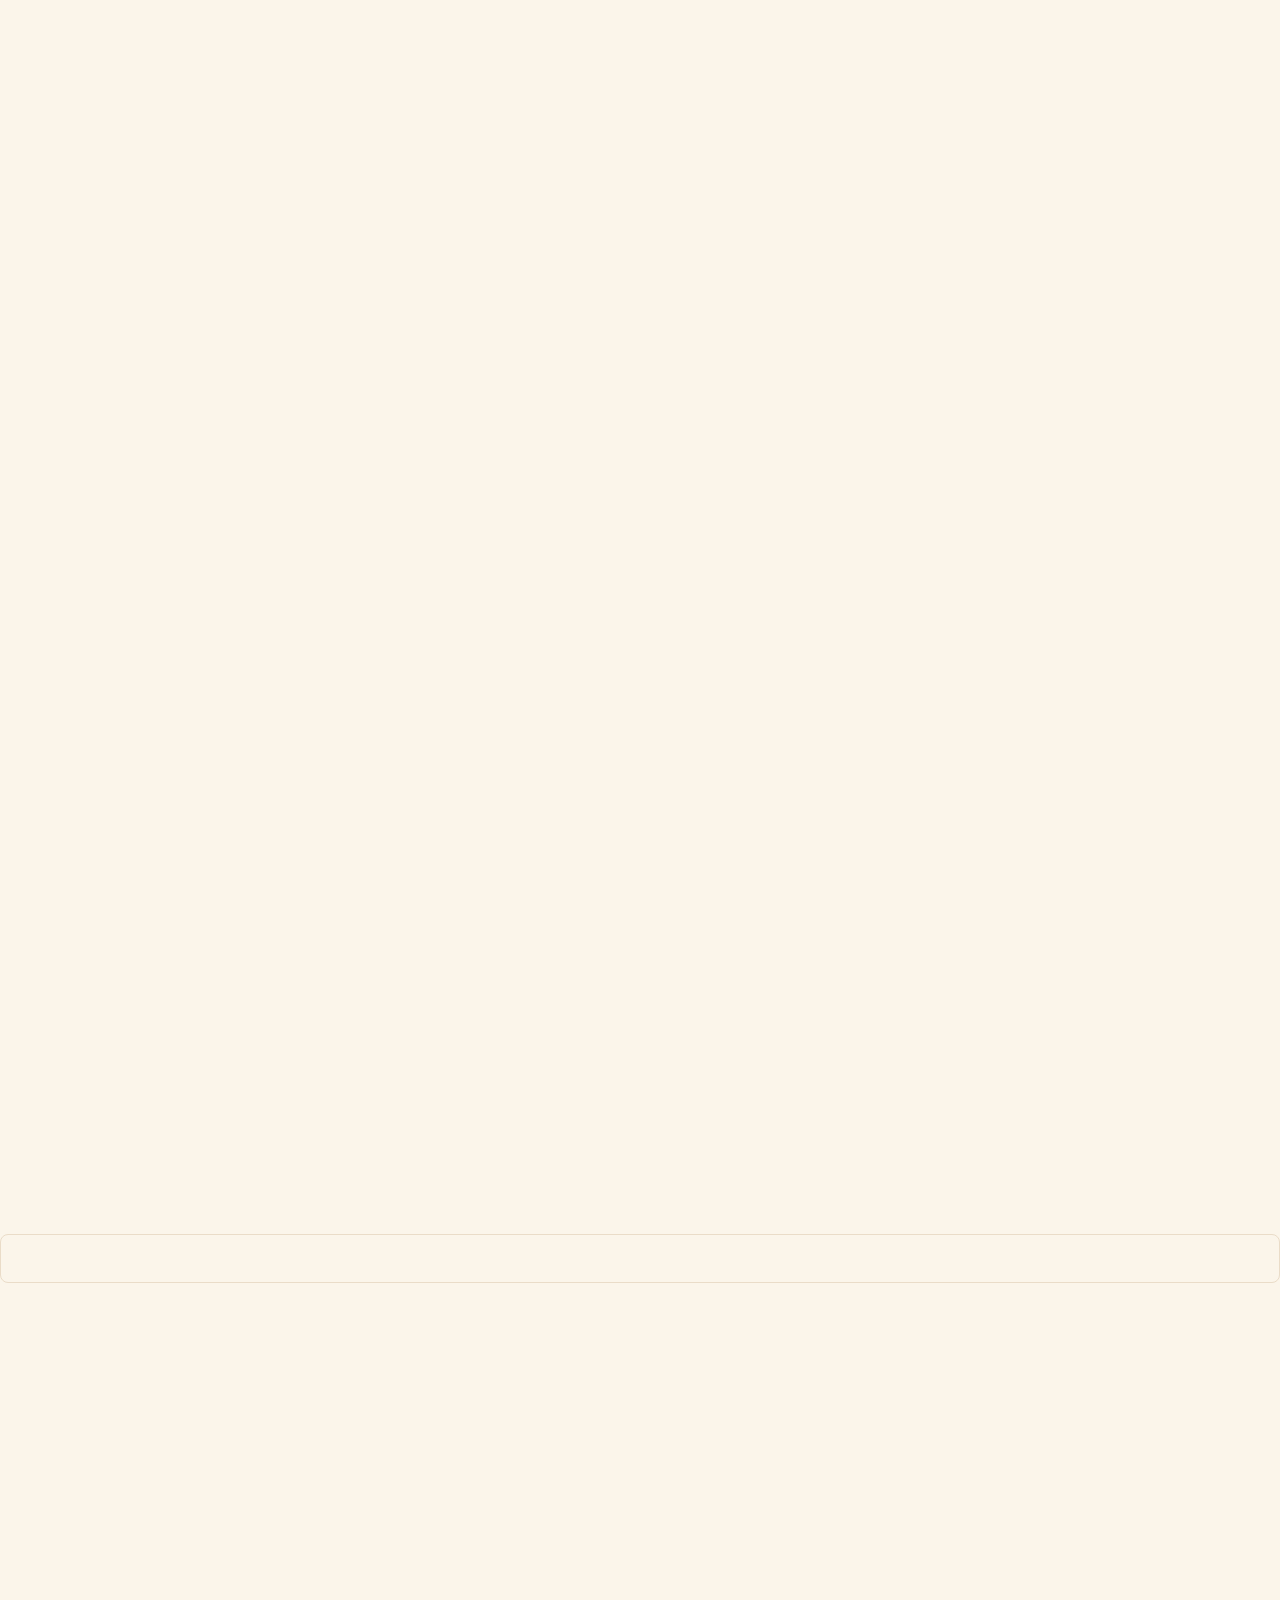
==== public/index.html @ 9fc5b847 "Publish only the public/ folder on Cloudflare Pages Pages was serving every file in the repo (AGENTS" ====
<!DOCTYPE html>
<html lang="ar" dir="rtl">
<head>
  <meta charset="UTF-8">
  <meta name="viewport" content="width=device-width, initial-scale=1.0">
  <title>أهلاً</title>
  <!-- احتياطي لو الجافاسكريبت مقفول -->
  <meta http-equiv="refresh" content="4; url=sanbola.html">
  <style>
    body {
      margin: 0;
      min-height: 100vh;
      display: flex;
      align-items: center;
      justify-content: center;
      font-family: "Segoe UI", Tahoma, Arial, sans-serif;
      background: #fdf6ec;
      color: #333;
    }
    h1 {
      font-size: 3rem;
      font-weight: 600;
      /* يختفي بعد ثانيتين */
      animation: vanish 0.9s ease-in 2s forwards;
    }

    @keyframes vanish {
      to {
        opacity: 0;
        filter: blur(12px);
        transform: scale(1.15);
        letter-spacing: 0.15em;
      }
    }

    @media (prefers-reduced-motion: reduce) {
      @keyframes vanish {
        to { opacity: 0; }
      }
    }
  </style>
</head>
<body>
  <h1>أهلاً من عبدالرحمن</h1>
  <script>
    // بعد ما التأثير يخلص نروح لصفحة المخبز
    document.querySelector('h1').addEventListener('animationend', function () {
      location.replace('sanbola.html');
    });
  </script>
</body>
</html>
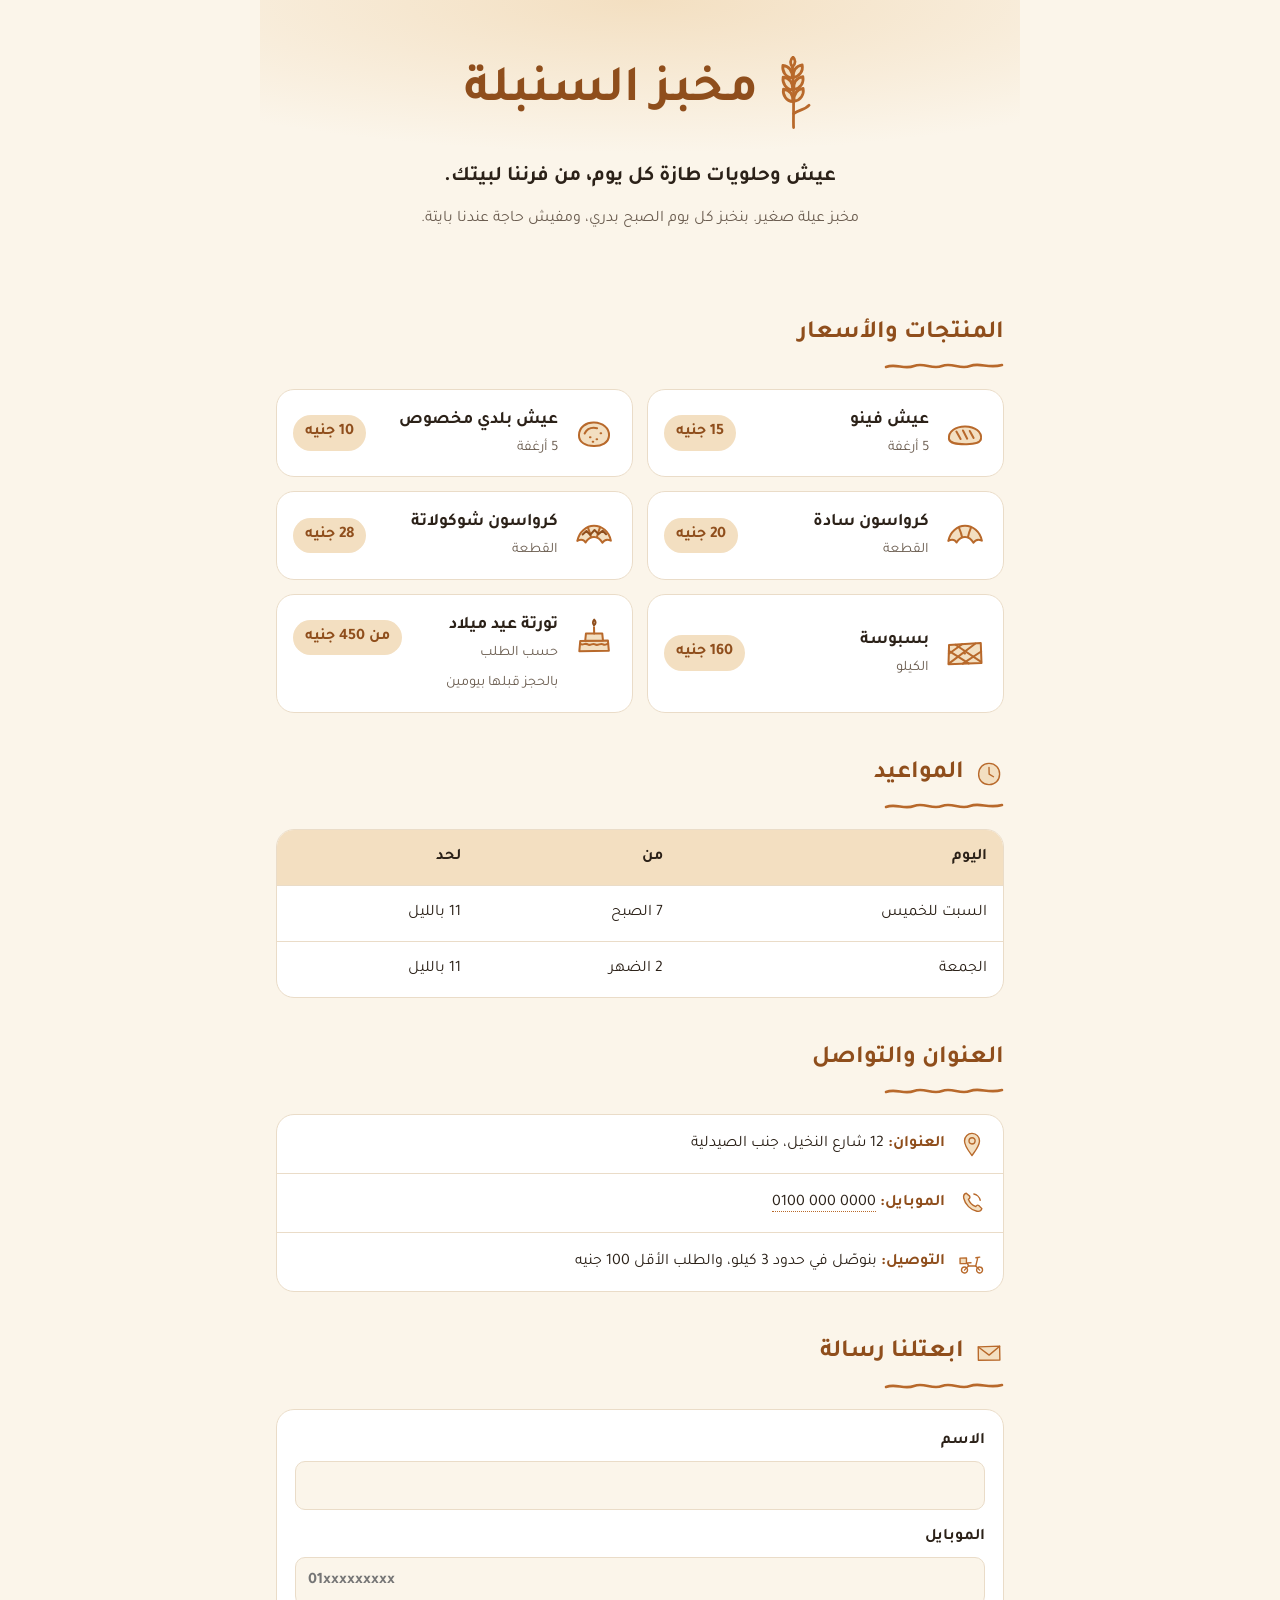
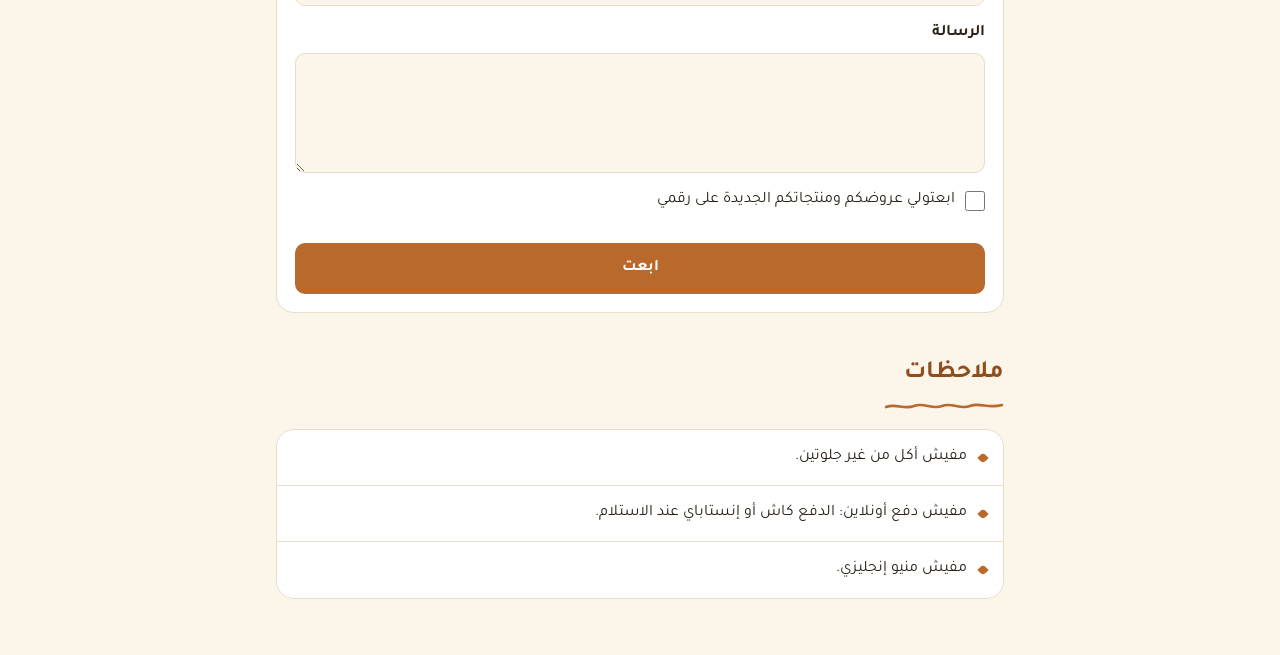
==== commit 00b5f38e: "Redesign the page: intro animation, hand-drawn icons, scroll reveals - The welcome page is gone; the" ====
--- a/public/index.html
+++ b/public/index.html
@@ -3,49 +3,630 @@
 <head>
   <meta charset="UTF-8">
   <meta name="viewport" content="width=device-width, initial-scale=1.0">
-  <title>أهلاً</title>
-  <!-- احتياطي لو الجافاسكريبت مقفول -->
-  <meta http-equiv="refresh" content="4; url=sanbola.html">
+  <title>مخبز السنبلة</title>
+  <meta name="description" content="عيش وحلويات طازة كل يوم، من فرننا لبيتك.">
+  <!-- الحركات بتشتغل بس لما الجافاسكريبت شغال؛ من غيره كل حاجة بتظهر عادي -->
+  <script>document.documentElement.classList.add('js');</script>
+  <link rel="preconnect" href="https://fonts.googleapis.com">
+  <link rel="preconnect" href="https://fonts.gstatic.com" crossorigin>
+  <link rel="stylesheet" href="https://fonts.googleapis.com/css2?family=Tajawal:wght@400;700&display=swap">
+  <link rel="stylesheet" href="brand.css">
   <style>
+    * { box-sizing: border-box; }
+
     body {
       margin: 0;
-      min-height: 100vh;
+      background: var(--brand-bg);
+      color: var(--brand-ink);
+      font-family: var(--brand-font);
+      line-height: 1.7;
+    }
+
+    .wrap {
+      max-width: 760px;
+      margin: 0 auto;
+      padding: 0 16px 56px;
+    }
+
+    /* الأيقونات المرسومة بالإيد: الرسم نفسه في الـ sprite تحت أول الـ body.
+       الخط والتعبئة بيتورثوا لجوه <use>، فالحركة بتتعمل على الـ svg نفسه. */
+    .icon {
+      width: 44px;
+      height: 44px;
+      flex-shrink: 0;
+      fill: none;
+      stroke: var(--brand-accent);
+      stroke-width: 2.2;
+      stroke-linecap: round;
+      stroke-linejoin: round;
+      stroke-dasharray: 1;
+      stroke-dashoffset: 0;
+      overflow: visible;
+    }
+    .icon-sm { width: 30px; height: 30px; }
+
+    @keyframes draw {
+      0% { stroke-dashoffset: 1; fill-opacity: 0; }
+      60% { fill-opacity: 0; }
+      100% { stroke-dashoffset: 0; fill-opacity: 1; }
+    }
+
+    /* أول الصفحة: اسم المحل بيظهر من اليمين للشمال واللوجو بيترسم */
+    .hero {
+      text-align: center;
+      padding: 56px 0 40px;
+      background: radial-gradient(120% 80% at 50% 0%, var(--brand-soft) 0%, transparent 70%);
+      margin: 0 -16px;
+      padding-inline: 16px;
+    }
+    .brand {
+      display: inline-flex;
+      align-items: center;
+      gap: 12px;
+    }
+    .logo {
+      width: 46px;
+      height: 74px;
+      stroke-width: 2.4;
+      animation: draw 1.6s ease 0.1s both;
+    }
+    .brand-name {
+      margin: 0;
+      font-size: clamp(2.2rem, 8vw, 3.2rem);
+      font-weight: 700;
+      line-height: 1.2;
+      color: var(--brand-accent-dark);
+      animation: name-in 1s cubic-bezier(0.2, 0.7, 0.2, 1) 0.35s both;
+    }
+    @keyframes name-in {
+      from { clip-path: inset(0 0 0 100%); opacity: 0.2; filter: blur(4px); }
+      to { clip-path: inset(0 0 0 0); opacity: 1; filter: none; }
+    }
+    .tagline {
+      margin: 18px 0 10px;
+      font-size: 1.3rem;
+      font-weight: 700;
+      animation: fade-up 0.8s ease 0.9s both;
+    }
+    .about {
+      margin: 0 auto;
+      max-width: 460px;
+      color: var(--brand-muted);
+      animation: fade-up 0.8s ease 1.1s both;
+    }
+    @keyframes fade-up {
+      from { opacity: 0; transform: translateY(14px); }
+      to { opacity: 1; transform: none; }
+    }
+
+    /* الأقسام: كل عنصر عليه data-reveal بيظهر لما تنزل لحد عنده */
+    html.js [data-reveal] {
+      opacity: 0;
+      transform: translateY(26px);
+      transition: opacity 0.7s ease, transform 0.7s cubic-bezier(0.2, 0.7, 0.2, 1);
+      transition-delay: calc(var(--i, 0) * 80ms);
+    }
+    html.js [data-reveal].in { opacity: 1; transform: none; }
+    html.js [data-reveal] .icon { stroke-dashoffset: 1; fill-opacity: 0; }
+    html.js [data-reveal].in .icon {
+      animation: draw 1.2s ease both;
+      animation-delay: calc(var(--i, 0) * 80ms + 0.25s);
+    }
+
+    section { padding-top: 40px; }
+    .section-title {
       display: flex;
       align-items: center;
-      justify-content: center;
-      font-family: "Segoe UI", Tahoma, Arial, sans-serif;
-      background: #fdf6ec;
-      color: #333;
-    }
-    h1 {
-      font-size: 3rem;
-      font-weight: 600;
-      /* يختفي بعد ثانيتين */
-      animation: vanish 0.9s ease-in 2s forwards;
-    }
-
-    @keyframes vanish {
-      to {
-        opacity: 0;
-        filter: blur(12px);
-        transform: scale(1.15);
-        letter-spacing: 0.15em;
-      }
-    }
-
+      gap: 10px;
+      margin: 0 0 6px;
+      font-size: 1.55rem;
+      color: var(--brand-accent-dark);
+    }
+    .squiggle {
+      display: block;
+      width: 120px;
+      height: 10px;
+      margin: 0 0 18px;
+      stroke-width: 2.6;
+    }
+
+    /* المنتجات */
+    .products {
+      display: grid;
+      grid-template-columns: 1fr;
+      gap: 14px;
+      list-style: none;
+      margin: 0;
+      padding: 0;
+    }
+    .product {
+      position: relative;
+      background: var(--brand-surface);
+      border: 1px solid var(--brand-line);
+      border-radius: 18px;
+      padding: 16px;
+      display: grid;
+      grid-template-columns: auto 1fr auto;
+      align-items: center;
+      gap: 6px 14px;
+      transition: transform 0.25s ease, box-shadow 0.25s ease, opacity 0.7s ease;
+    }
+    .product .icon { transition: transform 0.35s cubic-bezier(0.3, 1.6, 0.5, 1); }
+    .product:hover, .product:focus-within {
+      transform: translateY(-4px);
+      box-shadow: 0 12px 24px -14px rgba(143, 78, 28, 0.45);
+    }
+    .product:hover .icon { transform: rotate(-8deg) scale(1.08); }
+    .product:active { transform: scale(0.98); }
+    .product .name { font-weight: 700; font-size: 1.1rem; }
+    .product .unit { display: block; font-weight: 400; font-size: 0.9rem; color: var(--brand-muted); }
+    .product .price {
+      white-space: nowrap;
+      font-weight: 700;
+      color: var(--brand-accent-dark);
+      background: var(--brand-soft);
+      border-radius: 999px;
+      padding: 4px 12px;
+    }
+    .product .note {
+      grid-column: 2 / -1;
+      margin: 0;
+      font-size: 0.9rem;
+      color: var(--brand-muted);
+    }
+
+    /* المواعيد */
+    .hours {
+      width: 100%;
+      border-collapse: separate;
+      border-spacing: 0;
+      background: var(--brand-surface);
+      border: 1px solid var(--brand-line);
+      border-radius: 18px;
+      overflow: hidden;
+    }
+    .hours th, .hours td {
+      padding: 14px 16px;
+      text-align: right;
+      border-bottom: 1px solid var(--brand-line);
+    }
+    .hours tr:last-child td { border-bottom: none; }
+    .hours th { background: var(--brand-soft); font-weight: 700; }
+
+    /* العنوان والملاحظات */
+    .info, .notes {
+      list-style: none;
+      margin: 0;
+      padding: 0;
+      background: var(--brand-surface);
+      border: 1px solid var(--brand-line);
+      border-radius: 18px;
+    }
+    .info li, .notes li {
+      display: flex;
+      align-items: center;
+      gap: 12px;
+      padding: 14px 16px;
+      border-bottom: 1px solid var(--brand-line);
+    }
+    .info li:last-child, .notes li:last-child { border-bottom: none; }
+    .info strong { color: var(--brand-accent-dark); }
+    .info a {
+      color: inherit;
+      text-decoration: none;
+      border-bottom: 1px dotted var(--brand-accent);
+    }
+    .notes li::before {
+      content: "";
+      width: 8px;
+      height: 8px;
+      flex-shrink: 0;
+      border-radius: 50% 0;
+      background: var(--brand-accent);
+      transform: rotate(45deg);
+    }
+
+    /* فورم التواصل */
+    .contact-form {
+      position: relative;
+      background: var(--brand-surface);
+      border: 1px solid var(--brand-line);
+      border-radius: 18px;
+      padding: 18px;
+      display: grid;
+      gap: 14px;
+    }
+    .contact-form label { display: grid; gap: 6px; font-weight: 700; }
+    .contact-form input,
+    .contact-form textarea {
+      font: inherit;
+      color: inherit;
+      background: var(--brand-bg);
+      border: 1px solid var(--brand-line);
+      border-radius: 10px;
+      padding: 10px 12px;
+      width: 100%;
+      transition: border-color 0.2s ease, box-shadow 0.2s ease;
+    }
+    .contact-form textarea { min-height: 120px; resize: vertical; }
+    .contact-form .check {
+      display: flex;
+      align-items: center;
+      gap: 10px;
+      font-weight: 400;
+      cursor: pointer;
+    }
+    .contact-form .check input {
+      width: 20px;
+      height: 20px;
+      margin: 0;
+      accent-color: var(--brand-accent);
+      flex-shrink: 0;
+    }
+    .contact-form input:focus,
+    .contact-form textarea:focus {
+      outline: none;
+      border-color: var(--brand-accent);
+      box-shadow: 0 0 0 3px var(--brand-soft);
+    }
+    /* الخانة المخفية: مخفية من غير ما تتزق برة الصفحة (left: -9999px في صفحة RTL
+       كان بيعرّض الصفحة لـ 10000px ويزق المحتوى برة الشاشة) */
+    .contact-form .trap {
+      position: absolute;
+      width: 1px;
+      height: 1px;
+      overflow: hidden;
+      clip-path: inset(50%);
+      opacity: 0;
+      pointer-events: none;
+    }
+    .contact-form button {
+      font: inherit;
+      font-weight: 700;
+      color: #fff;
+      background: var(--brand-accent);
+      border: none;
+      border-radius: 10px;
+      padding: 12px;
+      cursor: pointer;
+      transition: background 0.2s ease, transform 0.15s ease;
+    }
+    .contact-form button:hover { background: var(--brand-accent-dark); }
+    .contact-form button:active { transform: scale(0.97); }
+    .contact-form button:disabled { opacity: 0.6; cursor: wait; }
+    .form-error { margin: 0; color: #a3261b; }
+    .form-done {
+      background: var(--brand-surface);
+      border: 1px solid var(--brand-line);
+      border-radius: 18px;
+      padding: 24px 16px;
+      text-align: center;
+      font-size: 1.2rem;
+      font-weight: 700;
+      color: var(--brand-accent-dark);
+      animation: fade-up 0.6s ease both;
+    }
+
+    @media (min-width: 600px) {
+      .products { grid-template-columns: 1fr 1fr; }
+    }
+
+    /* لو الزبون مفعّل "تقليل الحركة" على جهازه: مفيش أي حركة، وكل حاجة ظاهرة على طول */
     @media (prefers-reduced-motion: reduce) {
-      @keyframes vanish {
-        to { opacity: 0; }
-      }
+      *, *::before, *::after { animation: none !important; transition: none !important; }
+      html.js [data-reveal] { opacity: 1; transform: none; }
+      html.js [data-reveal] .icon { stroke-dashoffset: 0; fill-opacity: 1; }
     }
   </style>
 </head>
 <body>
-  <h1>أهلاً من عبدالرحمن</h1>
+  <!-- الأيقونات المرسومة بالإيد. كل أيقونة: تعبئة بلون هادي + خط بيترسم (pathLength="1" عشان حركة الرسم) -->
+  <svg width="0" height="0" style="position:absolute" aria-hidden="true">
+    <symbol id="i-wheat" viewBox="0 0 40 64">
+      <path pathLength="1" d="M20.5 62 C20 50 21.5 34 19.5 9"/>
+      <g style="fill:var(--brand-soft)">
+        <path pathLength="1" d="M19.5 9.5 C17 6.5 17.6 2.6 20 0.8 C22.3 2.8 22.6 6.4 19.5 9.5Z"/>
+        <path pathLength="1" d="M19.4 19 C13.6 18.4 10.4 13.4 11.2 8 C16.4 8.8 19.6 12.6 19.4 19Z"/>
+        <path pathLength="1" d="M20.2 18.6 C26 17.6 29 12.8 28 7.6 C22.8 8.6 19.9 12.4 20.2 18.6Z"/>
+        <path pathLength="1" d="M19.8 29.4 C13.8 28.8 10.6 23.6 11.4 18.2 C16.8 19 20 23 19.8 29.4Z"/>
+        <path pathLength="1" d="M20.6 29 C26.6 28 29.6 23 28.6 17.8 C23.2 18.8 20.3 22.8 20.6 29Z"/>
+        <path pathLength="1" d="M20 39.6 C14 39 10.9 33.8 11.7 28.6 C17 29.4 20.2 33.2 20 39.6Z"/>
+        <path pathLength="1" d="M20.8 39.2 C26.8 38.2 29.8 33.2 28.8 28 C23.4 29 20.5 33 20.8 39.2Z"/>
+      </g>
+      <path pathLength="1" d="M20.6 50 C25.6 46.2 30.4 46.8 34 42.6"/>
+    </symbol>
+
+    <symbol id="i-fino" viewBox="0 0 48 48">
+      <path pathLength="1" style="fill:var(--brand-soft)" d="M6.5 30.5 C5.6 22.2 14 16.6 24.4 16.8 C34.6 17 42.8 22.4 41.4 30.6 C40.4 35.4 33 36.4 24 36.2 C14.6 36 7.4 35.4 6.5 30.5Z"/>
+      <path pathLength="1" d="M14.6 22.4 L19.2 30.6"/>
+      <path pathLength="1" d="M21.8 21.2 L26.4 30.2"/>
+      <path pathLength="1" d="M29.2 21.8 L33.4 29.4"/>
+    </symbol>
+
+    <symbol id="i-baladi" viewBox="0 0 48 48">
+      <path pathLength="1" style="fill:var(--brand-soft)" d="M7.6 26.4 C7.8 17.2 15.8 12.2 24.2 12.6 C33.4 13 40.6 18.4 40.4 26.6 C40.2 34.6 32 38.4 23.8 38.2 C14.8 38 7.4 34.2 7.6 26.4Z"/>
+      <path pathLength="1" d="M13.8 24.6 C16.2 19.6 21.6 17.6 27.4 18.8"/>
+      <path pathLength="1" d="M19.6 28.6 h0.6"/>
+      <path pathLength="1" d="M26.8 30.8 h0.6"/>
+      <path pathLength="1" d="M31.2 24.2 h0.6"/>
+      <path pathLength="1" d="M22.6 33.6 h0.6"/>
+    </symbol>
+
+    <symbol id="i-croissant" viewBox="0 0 48 48">
+      <path pathLength="1" style="fill:var(--brand-soft)" d="M5.8 30.4 C7.8 20.4 15.6 14 24 14 C32.6 14 40.4 20.2 42.4 30.2 C38.4 28.2 35.2 29.2 33.2 32.4 C30.2 27.4 27.2 26.2 24 26.2 C20.8 26.2 17.8 27.4 14.8 32.2 C12.8 29 9.8 28.4 5.8 30.4Z"/>
+      <path pathLength="1" d="M17.6 16.4 C19.2 20.2 20.2 23.2 20.8 26.4"/>
+      <path pathLength="1" d="M30.4 16.2 C28.8 20 27.8 23.2 27.2 26.4"/>
+    </symbol>
+
+    <symbol id="i-croissant-choc" viewBox="0 0 48 48">
+      <use href="#i-croissant"/>
+      <path pathLength="1" style="stroke:var(--brand-accent-dark)" d="M11.6 23.4 L15.8 19.6 L19.8 23.8 L24.6 18.6 L28.8 23 L33.4 19.4 L37.2 23.2"/>
+    </symbol>
+
+    <symbol id="i-basbousa" viewBox="0 0 48 48">
+      <path pathLength="1" style="fill:var(--brand-soft)" d="M6.6 15.4 L41.2 13.2 L42 35 L6 36.2Z"/>
+      <path pathLength="1" d="M6.4 24.8 L20.8 14.4"/>
+      <path pathLength="1" d="M6.4 35.6 L35.4 13.6"/>
+      <path pathLength="1" d="M21.6 35.6 L41.6 22.4"/>
+      <path pathLength="1" d="M13.6 15 L41.6 33.6"/>
+      <path pathLength="1" d="M6.4 21.6 L28 35.4"/>
+      <path pathLength="1" d="M23.4 24.6 h0.6"/>
+    </symbol>
+
+    <symbol id="i-cake" viewBox="0 0 48 48">
+      <path pathLength="1" style="fill:var(--brand-soft)" d="M8 38.4 L40.2 38 L39.2 26.8 L9 27.2Z"/>
+      <path pathLength="1" style="fill:var(--brand-soft)" d="M14.4 27 L33.8 26.8 L33 19 L15.2 19.2Z"/>
+      <path pathLength="1" d="M9 30.4 C12 32.4 14.2 29 17.2 31 C20.2 33 22.2 29 25.2 31 C28.2 33 31 29 34 31 C36.2 32.4 38 30.4 39.4 30.2"/>
+      <path pathLength="1" d="M24.2 19 L24 12.2"/>
+      <path pathLength="1" style="stroke:var(--brand-accent-dark)" d="M24 10.2 C22.2 8.2 22.8 5.4 24.2 4 C25.8 5.8 26 8.4 24 10.2Z"/>
+    </symbol>
+
+    <symbol id="i-clock" viewBox="0 0 48 48">
+      <path pathLength="1" style="fill:var(--brand-soft)" d="M24.2 7 C34.2 7.2 41.2 14.2 41 24.2 C40.8 34 33.8 41.2 23.8 41 C14 40.8 7 33.8 7.4 23.8 C7.8 14 14.4 6.8 24.2 7Z"/>
+      <path pathLength="1" d="M24 13.6 L24.2 24.2 L31.2 28.4"/>
+    </symbol>
+
+    <symbol id="i-pin" viewBox="0 0 48 48">
+      <path pathLength="1" style="fill:var(--brand-soft)" d="M24 42.4 C17.8 34.2 11.8 27 12 19 C12.2 12 17.6 6.8 24.2 7 C30.8 7.2 36.2 12.4 36 19.2 C35.8 27.2 30 34.2 24 42.4Z"/>
+      <path pathLength="1" d="M24.2 14 C27.2 14 29.2 16.2 29 19.2 C28.8 22.2 26.8 24 24 24 C21 24 19 21.8 19.2 18.8 C19.4 15.8 21.4 14 24.2 14Z"/>
+    </symbol>
+
+    <symbol id="i-phone" viewBox="0 0 48 48">
+      <path pathLength="1" style="fill:var(--brand-soft)" d="M14.8 8.4 C11.8 9.4 10 12.6 10.8 16.4 C13 26.4 21.8 35.2 31.8 37.2 C35.8 38 38.8 36 39.8 33 L34.8 28 C33 26.8 31 27.8 30 29.8 C25 27.8 20 22.8 18.2 18 C20.2 17 21.2 15 20.2 13Z"/>
+      <path pathLength="1" d="M27 9.6 C31.6 10.4 36.2 14.8 37.2 19.6"/>
+    </symbol>
+
+    <symbol id="i-scooter" viewBox="0 0 48 48">
+      <path pathLength="1" d="M12 32 C14.8 32 17 34.2 16.8 37 C16.6 39.8 14.4 41.8 11.8 41.6 C9 41.4 7 39.2 7.2 36.6 C7.4 34 9.4 32 12 32Z"/>
+      <path pathLength="1" d="M36.2 32 C39 32.2 41 34.4 40.8 37.2 C40.6 39.8 38.4 41.8 35.8 41.6 C33 41.4 31.2 39 31.4 36.4 C31.6 33.8 33.6 31.8 36.2 32Z"/>
+      <path pathLength="1" d="M12 37 L18.4 30.2 L30 30.4 L36.2 37"/>
+      <path pathLength="1" d="M18.4 30.2 L16.4 25.4 L22.4 25.2"/>
+      <path pathLength="1" d="M30 30.4 L33.2 17.4 M30.2 17.2 L36.4 16.2"/>
+      <path pathLength="1" style="fill:var(--brand-soft)" d="M4.8 17.8 L15.2 17.6 L15 26.4 L5 26.6Z"/>
+    </symbol>
+
+    <symbol id="i-envelope" viewBox="0 0 48 48">
+      <path pathLength="1" style="fill:var(--brand-soft)" d="M6.8 14.2 L41 13 L41.4 35.2 L7 35.6Z"/>
+      <path pathLength="1" d="M7 14.4 L24.2 27.4 L41 13.2"/>
+    </symbol>
+
+    <symbol id="i-squiggle" viewBox="0 0 120 10">
+      <path pathLength="1" d="M2 6 C12 2 20 9 30 5 C40 1 48 9 58 5 C68 1 76 9 86 5 C96 1 104 8 118 4"/>
+    </symbol>
+  </svg>
+
+  <div class="wrap">
+
+    <header class="hero">
+      <div class="brand">
+        <svg class="icon logo" aria-hidden="true"><use href="#i-wheat"/></svg>
+        <h1 class="brand-name">مخبز السنبلة</h1>
+      </div>
+      <p class="tagline">عيش وحلويات طازة كل يوم، من فرننا لبيتك.</p>
+      <p class="about">مخبز عيلة صغير. بنخبز كل يوم الصبح بدري، ومفيش حاجة عندنا بايتة.</p>
+    </header>
+
+    <section id="products">
+      <div data-reveal>
+        <h2 class="section-title">المنتجات والأسعار</h2>
+        <svg class="icon squiggle" aria-hidden="true"><use href="#i-squiggle"/></svg>
+      </div>
+      <ul class="products">
+        <li class="product" data-reveal style="--i:0">
+          <svg class="icon" aria-hidden="true"><use href="#i-fino"/></svg>
+          <span class="name">عيش فينو<span class="unit">5 أرغفة</span></span>
+          <span class="price">15 جنيه</span>
+        </li>
+        <li class="product" data-reveal style="--i:1">
+          <svg class="icon" aria-hidden="true"><use href="#i-baladi"/></svg>
+          <span class="name">عيش بلدي مخصوص<span class="unit">5 أرغفة</span></span>
+          <span class="price">10 جنيه</span>
+        </li>
+        <li class="product" data-reveal style="--i:2">
+          <svg class="icon" aria-hidden="true"><use href="#i-croissant"/></svg>
+          <span class="name">كرواسون سادة<span class="unit">القطعة</span></span>
+          <span class="price">20 جنيه</span>
+        </li>
+        <li class="product" data-reveal style="--i:3">
+          <svg class="icon" aria-hidden="true"><use href="#i-croissant-choc"/></svg>
+          <span class="name">كرواسون شوكولاتة<span class="unit">القطعة</span></span>
+          <span class="price">28 جنيه</span>
+        </li>
+        <li class="product" data-reveal style="--i:4">
+          <svg class="icon" aria-hidden="true"><use href="#i-basbousa"/></svg>
+          <span class="name">بسبوسة<span class="unit">الكيلو</span></span>
+          <span class="price">160 جنيه</span>
+        </li>
+        <li class="product" data-reveal style="--i:5">
+          <svg class="icon" aria-hidden="true"><use href="#i-cake"/></svg>
+          <span class="name">تورتة عيد ميلاد<span class="unit">حسب الطلب</span></span>
+          <span class="price">من 450 جنيه</span>
+          <p class="note">بالحجز قبلها بيومين</p>
+        </li>
+      </ul>
+    </section>
+
+    <section id="hours">
+      <div data-reveal>
+        <h2 class="section-title"><svg class="icon icon-sm" aria-hidden="true"><use href="#i-clock"/></svg>المواعيد</h2>
+        <svg class="icon squiggle" aria-hidden="true"><use href="#i-squiggle"/></svg>
+      </div>
+      <table class="hours" data-reveal>
+        <thead>
+          <tr><th>اليوم</th><th>من</th><th>لحد</th></tr>
+        </thead>
+        <tbody>
+          <tr><td>السبت للخميس</td><td>7 الصبح</td><td>11 بالليل</td></tr>
+          <tr><td>الجمعة</td><td>2 الضهر</td><td>11 بالليل</td></tr>
+        </tbody>
+      </table>
+    </section>
+
+    <section id="contact">
+      <div data-reveal>
+        <h2 class="section-title">العنوان والتواصل</h2>
+        <svg class="icon squiggle" aria-hidden="true"><use href="#i-squiggle"/></svg>
+      </div>
+      <ul class="info" data-reveal>
+        <li><svg class="icon icon-sm" aria-hidden="true"><use href="#i-pin"/></svg><span><strong>العنوان:</strong> 12 شارع النخيل، جنب الصيدلية</span></li>
+        <li><svg class="icon icon-sm" aria-hidden="true"><use href="#i-phone"/></svg><span><strong>الموبايل:</strong> <a href="tel:+201000000000" dir="ltr">0100 000 0000</a></span></li>
+        <li><svg class="icon icon-sm" aria-hidden="true"><use href="#i-scooter"/></svg><span><strong>التوصيل:</strong> بنوصّل في حدود 3 كيلو، والطلب الأقل 100 جنيه</span></li>
+      </ul>
+    </section>
+
+    <section id="message">
+      <div data-reveal>
+        <h2 class="section-title"><svg class="icon icon-sm" aria-hidden="true"><use href="#i-envelope"/></svg>ابعتلنا رسالة</h2>
+        <svg class="icon squiggle" aria-hidden="true"><use href="#i-squiggle"/></svg>
+      </div>
+      <form class="contact-form" id="contact-form" novalidate data-reveal>
+        <label>الاسم
+          <input type="text" name="name" required maxlength="100" autocomplete="name">
+        </label>
+        <label>الموبايل
+          <input type="tel" name="phone" required inputmode="tel" autocomplete="tel" dir="ltr" placeholder="01xxxxxxxxx">
+        </label>
+        <label>الرسالة
+          <textarea name="message" required maxlength="2000"></textarea>
+        </label>
+        <!-- اختياري ومش متعلّم من الأول: الزبون هو اللي يختار يتابع معانا -->
+        <label class="check">
+          <input type="checkbox" name="wants_updates">
+          ابعتولي عروضكم ومنتجاتكم الجديدة على رقمي
+        </label>
+        <!-- خانة مخفية لصيد البوتات -->
+        <input class="trap" type="text" name="website" tabindex="-1" autocomplete="off" aria-hidden="true">
+        <!-- تحقق Cloudflare Turnstile إن اللي بيبعت إنسان -->
+        <div class="cf-turnstile" data-sitekey="0x4AAAAAAFm2mFH3_zmq5k6W" data-language="ar"></div>
+        <p class="form-error" id="form-error" role="alert" hidden></p>
+        <button type="submit">ابعت</button>
+      </form>
+      <p class="form-done" id="form-done" role="status" hidden>وصلتنا رسالتك، هنكلّمك في نفس اليوم.</p>
+    </section>
+
+    <section id="notes">
+      <div data-reveal>
+        <h2 class="section-title">ملاحظات</h2>
+        <svg class="icon squiggle" aria-hidden="true"><use href="#i-squiggle"/></svg>
+      </div>
+      <ul class="notes" data-reveal>
+        <li>مفيش أكل من غير جلوتين.</li>
+        <li>مفيش دفع أونلاين: الدفع كاش أو إنستاباي عند الاستلام.</li>
+        <li>مفيش منيو إنجليزي.</li>
+      </ul>
+    </section>
+
+    <!-- بيانات خيالية للتدريب — المخبز ده مش موجود، والأرقام والأسعار والعنوان متألّفين. -->
+
+  </div>
+
   <script>
-    // بعد ما التأثير يخلص نروح لصفحة المخبز
-    document.querySelector('h1').addEventListener('animationend', function () {
-      location.replace('sanbola.html');
+    // ظهور العناصر وانت بتنزل: كل عنصر بياخد class "in" أول ما يبان، ومرة واحدة بس
+    (function () {
+      const items = document.querySelectorAll('[data-reveal]');
+      if (!('IntersectionObserver' in window)) {
+        items.forEach(el => el.classList.add('in'));
+        return;
+      }
+      const io = new IntersectionObserver(entries => {
+        entries.forEach(entry => {
+          if (!entry.isIntersecting) return;
+          entry.target.classList.add('in');
+          io.unobserve(entry.target);
+        });
+      }, { rootMargin: '0px 0px -8% 0px', threshold: 0.12 });
+      items.forEach(el => io.observe(el));
+    })();
+  </script>
+  <script src="https://challenges.cloudflare.com/turnstile/v0/api.js" async defer></script>
+  <script>
+    // الفورم بيبعت لـ /api/message (functions/api/message.js)، وهو اللي بيتأكد من Turnstile ويحفظ في Supabase
+    const form = document.getElementById('contact-form');
+    const errorBox = document.getElementById('form-error');
+    const done = document.getElementById('form-done');
+
+    // نحوّل الأرقام العربي لإنجليزي ونشيل المسافات والشرط
+    function normalizePhone(value) {
+      return value
+        .replace(/[٠-٩]/g, d => '٠١٢٣٤٥٦٧٨٩'.indexOf(d))
+        .replace(/[\s\-]/g, '')
+        .replace(/^\+?20(?=1)/, '0');
+    }
+
+    function showError(text) {
+      errorBox.textContent = text;
+      errorBox.hidden = false;
+    }
+
+    form.addEventListener('submit', async function (e) {
+      e.preventDefault();
+      errorBox.hidden = true;
+
+      // form.elements لأن form.name بترجع اسم الفورم نفسه مش الخانة
+      const fields = form.elements;
+      const name = fields.name.value.trim();
+      const phone = normalizePhone(fields.phone.value);
+      const message = fields.message.value.trim();
+      const wants_updates = fields.wants_updates.checked;
+
+      if (!name || !phone || !message) {
+        showError('من فضلك املا كل الخانات.');
+        return;
+      }
+      if (!/^01[0125][0-9]{8}$/.test(phone)) {
+        showError('رقم الموبايل لازم يكون 11 رقم ويبدأ بـ 010 أو 011 أو 012 أو 015.');
+        return;
+      }
+      // بوت ملا الخانة المخفية: نتظاهر إن الإرسال نجح
+      if (fields.website.value) {
+        form.hidden = true;
+        done.hidden = false;
+        return;
+      }
+
+      const token = fields['cf-turnstile-response'] ? fields['cf-turnstile-response'].value : '';
+      if (!token) {
+        showError('استنى ثانية لحد ما التحقق يخلص، وبعدين دوس ابعت.');
+        return;
+      }
+
+      const button = form.querySelector('button');
+      button.disabled = true;
+      try {
+        const res = await fetch('/api/message', {
+          method: 'POST',
+          headers: { 'Content-Type': 'application/json' },
+          body: JSON.stringify({ name, phone, message, wants_updates, token })
+        });
+        if (!res.ok) throw new Error(res.status);
+        form.hidden = true;
+        done.hidden = false;
+      } catch (err) {
+        showError('حصلت مشكلة في الإرسال، جرّب تاني أو كلّمنا على الموبايل.');
+        button.disabled = false;
+        // كل توكن Turnstile بيتستعمل مرة واحدة بس
+        if (window.turnstile) turnstile.reset();
+      }
     });
   </script>
 </body>
--- a/public/brand.css
+++ b/public/brand.css
@@ -0,0 +1,14 @@
+/* هوية المحل: ده الملف الوحيد اللي بيتغيّر في الشكل لما القالب يتعمل لمحل تاني.
+   الاسم واللوجو والمحتوى في index.html، والخط بيتحمّل من رابط Google Fonts في index.html. */
+:root {
+  --brand-font: "Tajawal", "Segoe UI", Tahoma, Arial, sans-serif;
+
+  --brand-bg: #fbf5ea;          /* خلفية الصفحة */
+  --brand-surface: #ffffff;     /* الكروت */
+  --brand-ink: #2b2118;         /* الكلام */
+  --brand-muted: #6b5d50;       /* الكلام الثانوي */
+  --brand-accent: #b8692b;      /* اللون الأساسي: الأسعار والزراير وخط الأيقونات */
+  --brand-accent-dark: #8f4e1c; /* العناوين واسم المحل */
+  --brand-soft: #f3dfc1;        /* اللون التاني في الأيقونات والخلفيات الهادية */
+  --brand-line: #eadcc8;        /* الحدود */
+}
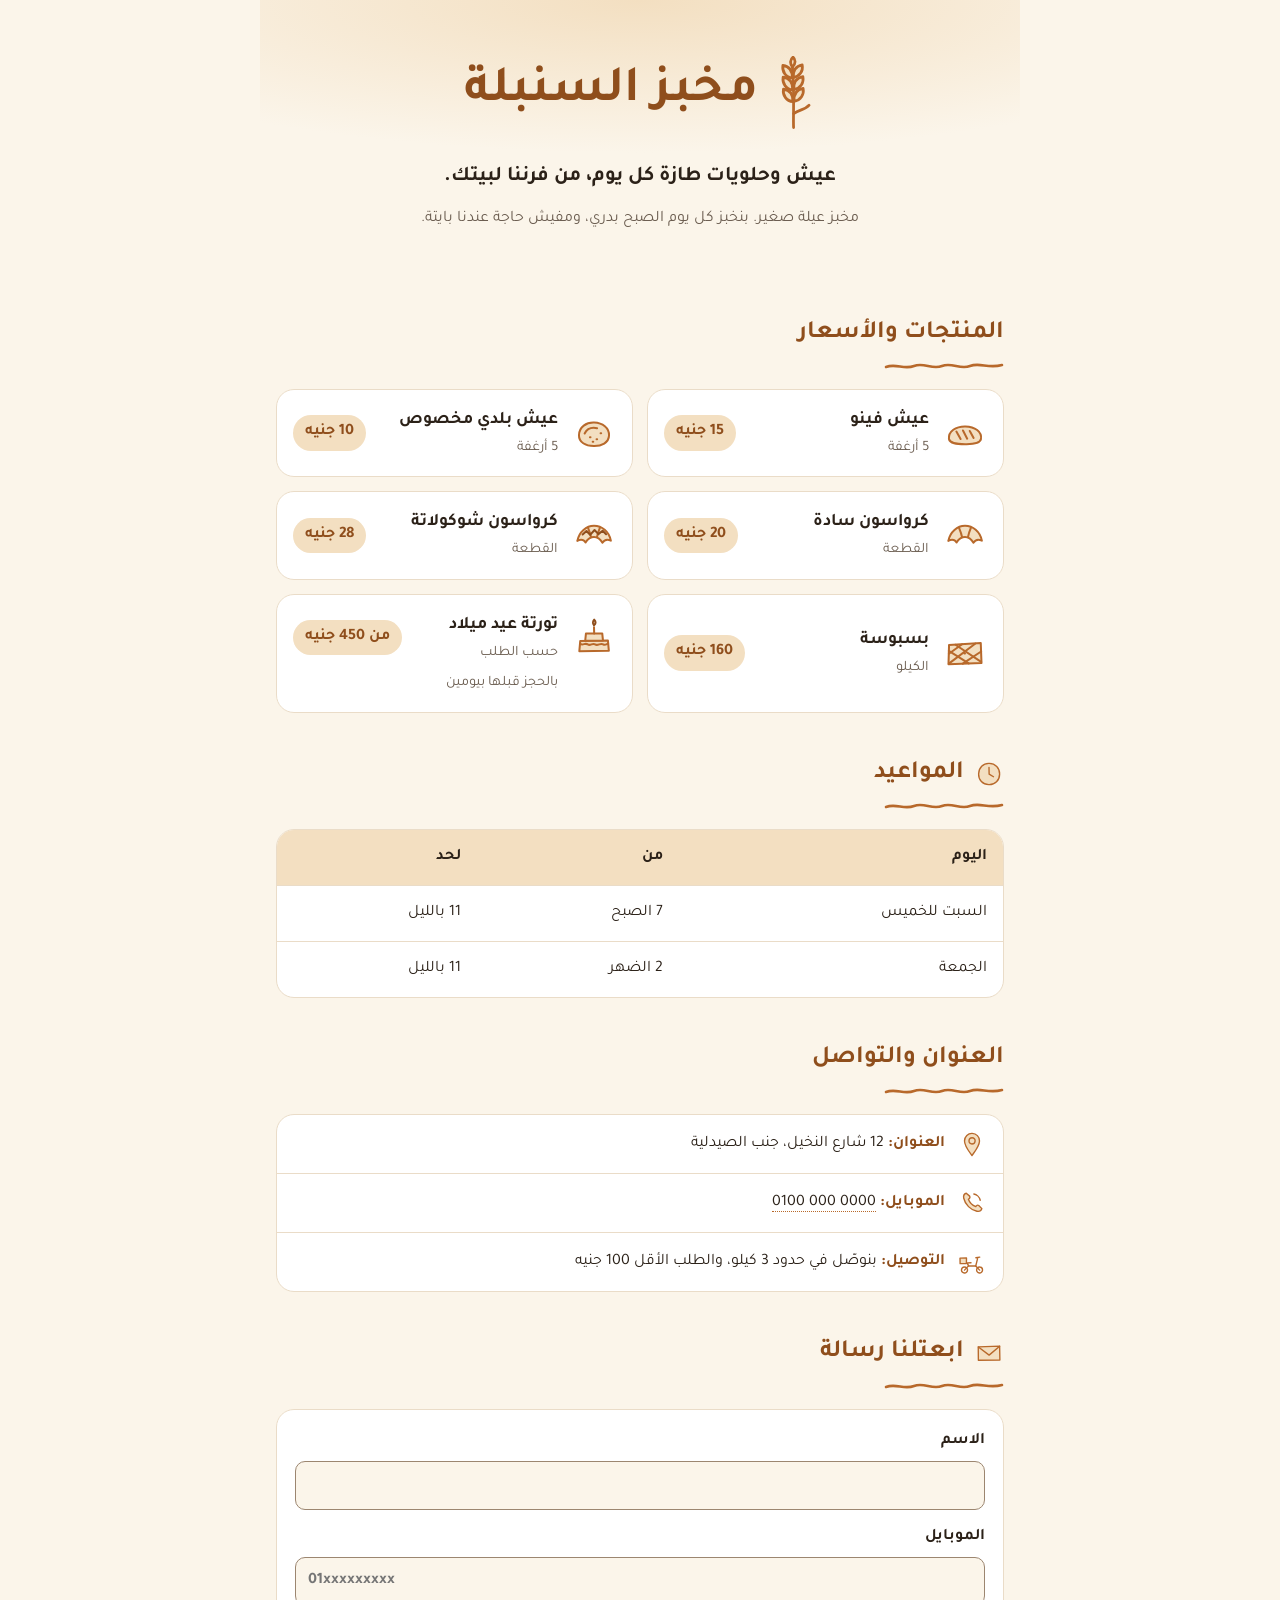
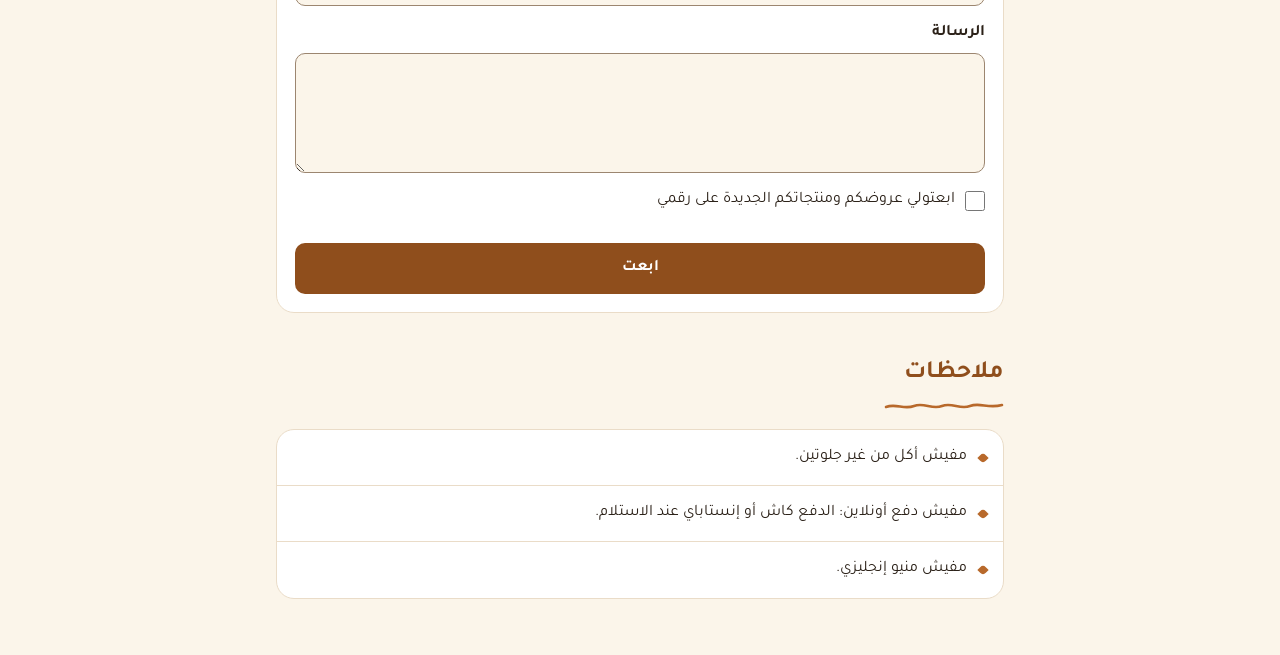
==== commit 50ec003e: "Harden the contact API, fix card hover, add security headers and 404 page - API: return 400 for non-" ====
--- a/public/index.html
+++ b/public/index.html
@@ -5,6 +5,14 @@
   <meta name="viewport" content="width=device-width, initial-scale=1.0">
   <title>مخبز السنبلة</title>
   <meta name="description" content="عيش وحلويات طازة كل يوم، من فرننا لبيتك.">
+  <!-- شكل اللينك لما يتبعت على واتساب أو فيسبوك. og:description لازم تفضل زي جملة التعريف -->
+  <meta property="og:type" content="website">
+  <meta property="og:locale" content="ar_EG">
+  <meta property="og:title" content="مخبز السنبلة">
+  <meta property="og:description" content="عيش وحلويات طازة كل يوم، من فرننا لبيتك.">
+  <meta property="og:url" content="https://makhbaz-elsonbola-site.pages.dev/">
+  <link rel="icon" href="/favicon.svg" type="image/svg+xml">
+  <meta name="theme-color" content="#fbf5ea">
   <!-- الحركات بتشتغل بس لما الجافاسكريبت شغال؛ من غيره كل حاجة بتظهر عادي -->
   <script>document.documentElement.classList.add('js');</script>
   <link rel="preconnect" href="https://fonts.googleapis.com">
@@ -149,15 +157,22 @@
       grid-template-columns: auto 1fr auto;
       align-items: center;
       gap: 6px 14px;
-      transition: transform 0.25s ease, box-shadow 0.25s ease, opacity 0.7s ease;
+      transition: translate 0.25s ease, scale 0.15s ease, box-shadow 0.25s ease;
+    }
+    /* حركة الـ hover بـ translate و scale مش transform، لأن transform بتاعة الظهور (data-reveal)
+       أقوى منها وكانت بتلغيها، والـ transition بتاعها كان بيأخّر الـ hover لحد 0.4 ثانية */
+    html.js .product[data-reveal] {
+      transition: opacity 0.7s ease, transform 0.7s cubic-bezier(0.2, 0.7, 0.2, 1),
+                  translate 0.25s ease, scale 0.15s ease, box-shadow 0.25s ease;
+      transition-delay: calc(var(--i, 0) * 80ms), calc(var(--i, 0) * 80ms), 0s, 0s, 0s;
     }
     .product .icon { transition: transform 0.35s cubic-bezier(0.3, 1.6, 0.5, 1); }
     .product:hover, .product:focus-within {
-      transform: translateY(-4px);
+      translate: 0 -4px;
       box-shadow: 0 12px 24px -14px rgba(143, 78, 28, 0.45);
     }
     .product:hover .icon { transform: rotate(-8deg) scale(1.08); }
-    .product:active { transform: scale(0.98); }
+    .product:active { scale: 0.98; }
     .product .name { font-weight: 700; font-size: 1.1rem; }
     .product .unit { display: block; font-weight: 400; font-size: 0.9rem; color: var(--brand-muted); }
     .product .price {
@@ -242,7 +257,7 @@
       font: inherit;
       color: inherit;
       background: var(--brand-bg);
-      border: 1px solid var(--brand-line);
+      border: 1px solid var(--brand-field);
       border-radius: 10px;
       padding: 10px 12px;
       width: 100%;
@@ -284,14 +299,15 @@
       font: inherit;
       font-weight: 700;
       color: #fff;
-      background: var(--brand-accent);
+      /* accent-dark مش accent: الأبيض على accent تباينه 4.1 بس، أقل من 4.5 المطلوبة للقراية */
+      background: var(--brand-accent-dark);
       border: none;
       border-radius: 10px;
       padding: 12px;
       cursor: pointer;
-      transition: background 0.2s ease, transform 0.15s ease;
-    }
-    .contact-form button:hover { background: var(--brand-accent-dark); }
+      transition: filter 0.2s ease, transform 0.15s ease;
+    }
+    .contact-form button:hover { filter: brightness(0.88); }
     .contact-form button:active { transform: scale(0.97); }
     .contact-form button:disabled { opacity: 0.6; cursor: wait; }
     .form-error { margin: 0; color: #a3261b; }
@@ -415,7 +431,7 @@
     </symbol>
   </svg>
 
-  <div class="wrap">
+  <main class="wrap">
 
     <header class="hero">
       <div class="brand">
@@ -517,7 +533,7 @@
         <!-- خانة مخفية لصيد البوتات -->
         <input class="trap" type="text" name="website" tabindex="-1" autocomplete="off" aria-hidden="true">
         <!-- تحقق Cloudflare Turnstile إن اللي بيبعت إنسان -->
-        <div class="cf-turnstile" data-sitekey="0x4AAAAAAFm2mFH3_zmq5k6W" data-language="ar"></div>
+        <div class="cf-turnstile" data-sitekey="0x4AAAAAAFm2mFH3_zmq5k6W" data-language="ar" data-theme="light"></div>
         <p class="form-error" id="form-error" role="alert" hidden></p>
         <button type="submit">ابعت</button>
       </form>
@@ -538,7 +554,7 @@
 
     <!-- بيانات خيالية للتدريب — المخبز ده مش موجود، والأرقام والأسعار والعنوان متألّفين. -->
 
-  </div>
+  </main>
 
   <script>
     // ظهور العناصر وانت بتنزل: كل عنصر بياخد class "in" أول ما يبان، ومرة واحدة بس
@@ -565,12 +581,14 @@
     const errorBox = document.getElementById('form-error');
     const done = document.getElementById('form-done');
 
-    // نحوّل الأرقام العربي لإنجليزي ونشيل المسافات والشرط
+    // نحوّل الأرقام العربي والفارسي لإنجليزي ونشيل المسافات والشرط، و+20 أو 0020 تبقى 0
+    // (السيرفر بيعمل نفس الحاجة في functions/api/message.js)
     function normalizePhone(value) {
       return value
         .replace(/[٠-٩]/g, d => '٠١٢٣٤٥٦٧٨٩'.indexOf(d))
+        .replace(/[۰-۹]/g, d => '۰۱۲۳۴۵۶۷۸۹'.indexOf(d))
         .replace(/[\s\-]/g, '')
-        .replace(/^\+?20(?=1)/, '0');
+        .replace(/^(?:\+|00)?20(?=1)/, '0');
     }
 
     function showError(text) {
@@ -618,11 +636,20 @@
           headers: { 'Content-Type': 'application/json' },
           body: JSON.stringify({ name, phone, message, wants_updates, token })
         });
-        if (!res.ok) throw new Error(res.status);
+        if (!res.ok) {
+          const data = await res.json().catch(() => ({}));
+          throw new Error(data.error || String(res.status));
+        }
         form.hidden = true;
         done.hidden = false;
       } catch (err) {
-        showError('حصلت مشكلة في الإرسال، جرّب تاني أو كلّمنا على الموبايل.');
+        // رسالة واضحة للأخطاء اللي الزبون يقدر يصلّحها، وغير كده الرسالة العامة
+        const messages = {
+          turnstile_failed: 'التحقق خلص وقته. استنى ثانية لحد ما يخلص تاني، وبعدين دوس ابعت.',
+          bad_phone: 'رقم الموبايل لازم يكون 11 رقم ويبدأ بـ 010 أو 011 أو 012 أو 015.',
+          too_long: 'الرسالة طويلة شوية، خليها أقصر من 2000 حرف.'
+        };
+        showError(messages[err.message] || 'حصلت مشكلة في الإرسال، جرّب تاني أو كلّمنا على الموبايل.');
         button.disabled = false;
         // كل توكن Turnstile بيتستعمل مرة واحدة بس
         if (window.turnstile) turnstile.reset();
--- a/public/brand.css
+++ b/public/brand.css
@@ -11,4 +11,5 @@
   --brand-accent-dark: #8f4e1c; /* العناوين واسم المحل */
   --brand-soft: #f3dfc1;        /* اللون التاني في الأيقونات والخلفيات الهادية */
   --brand-line: #eadcc8;        /* الحدود */
+  --brand-field: #9c8670;       /* حدود خانات الفورم: لازم تباين 3:1 على الأقل مع --brand-bg */
 }
